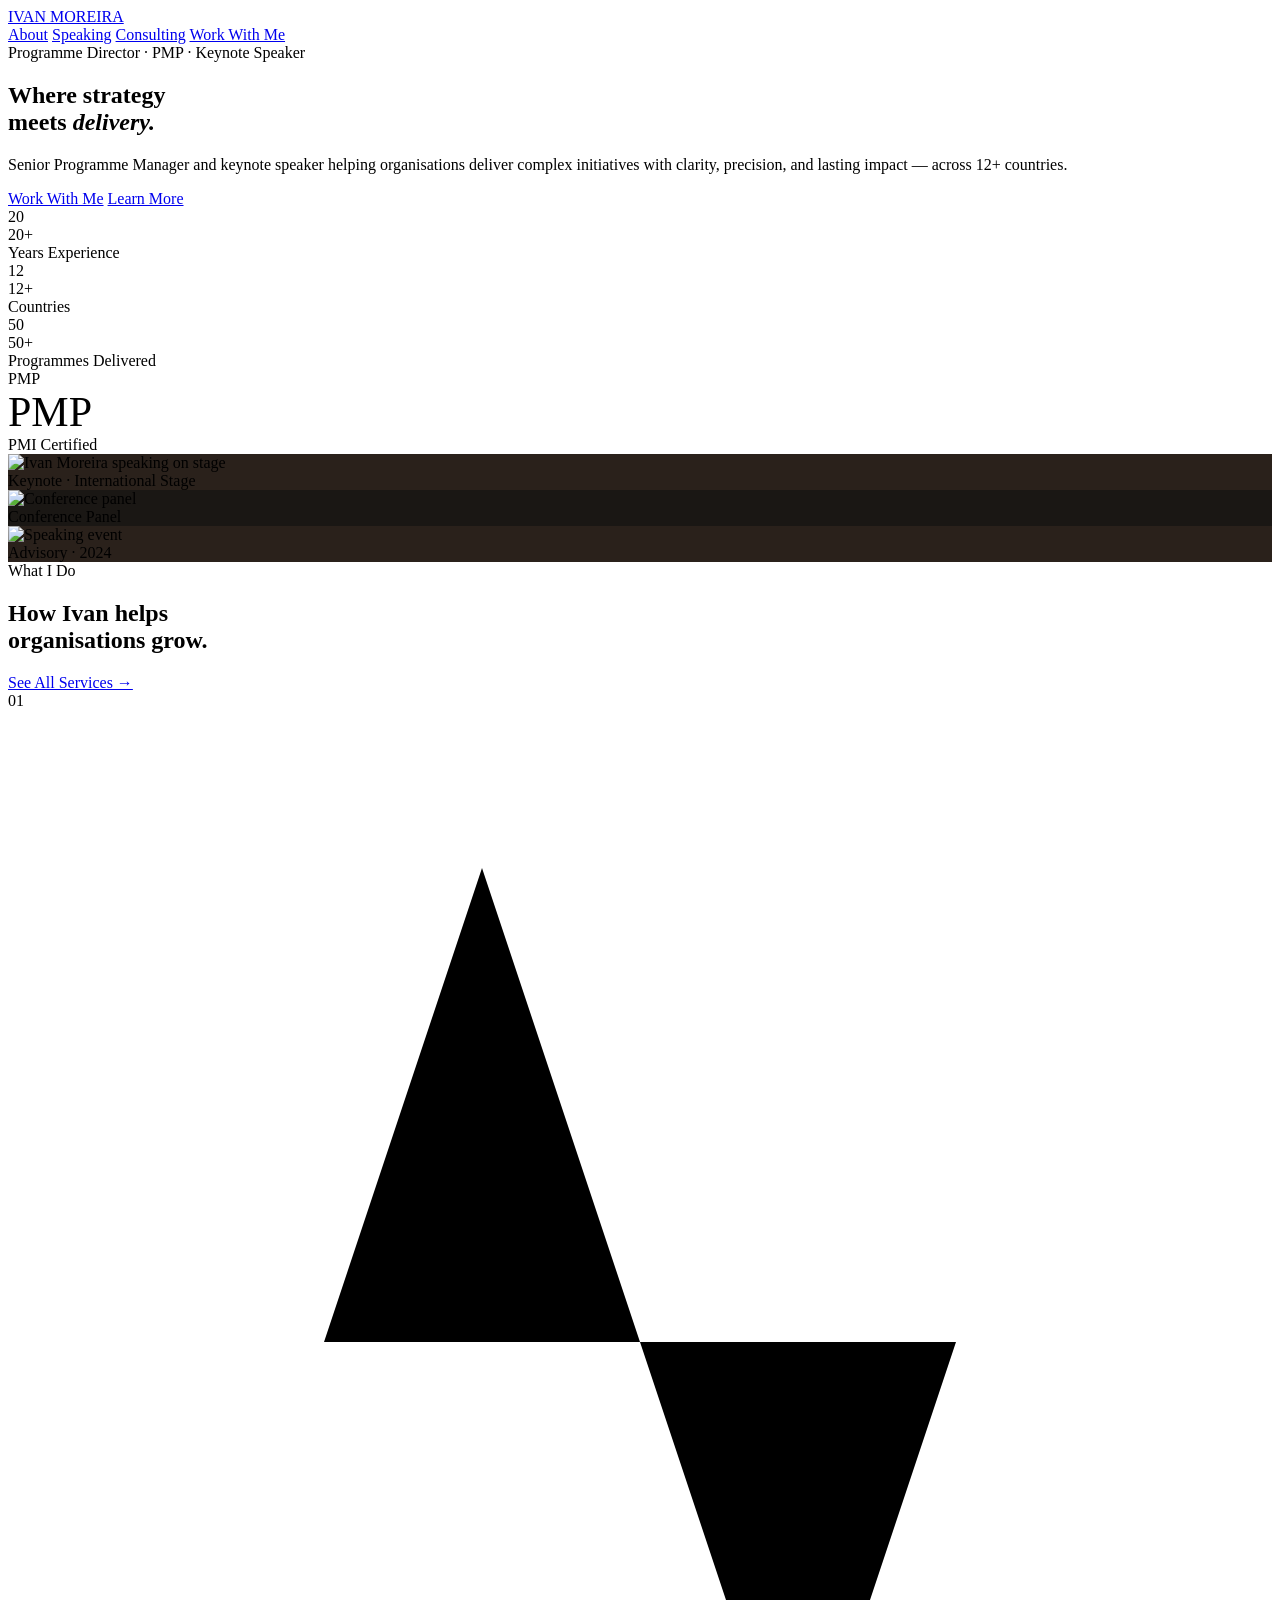
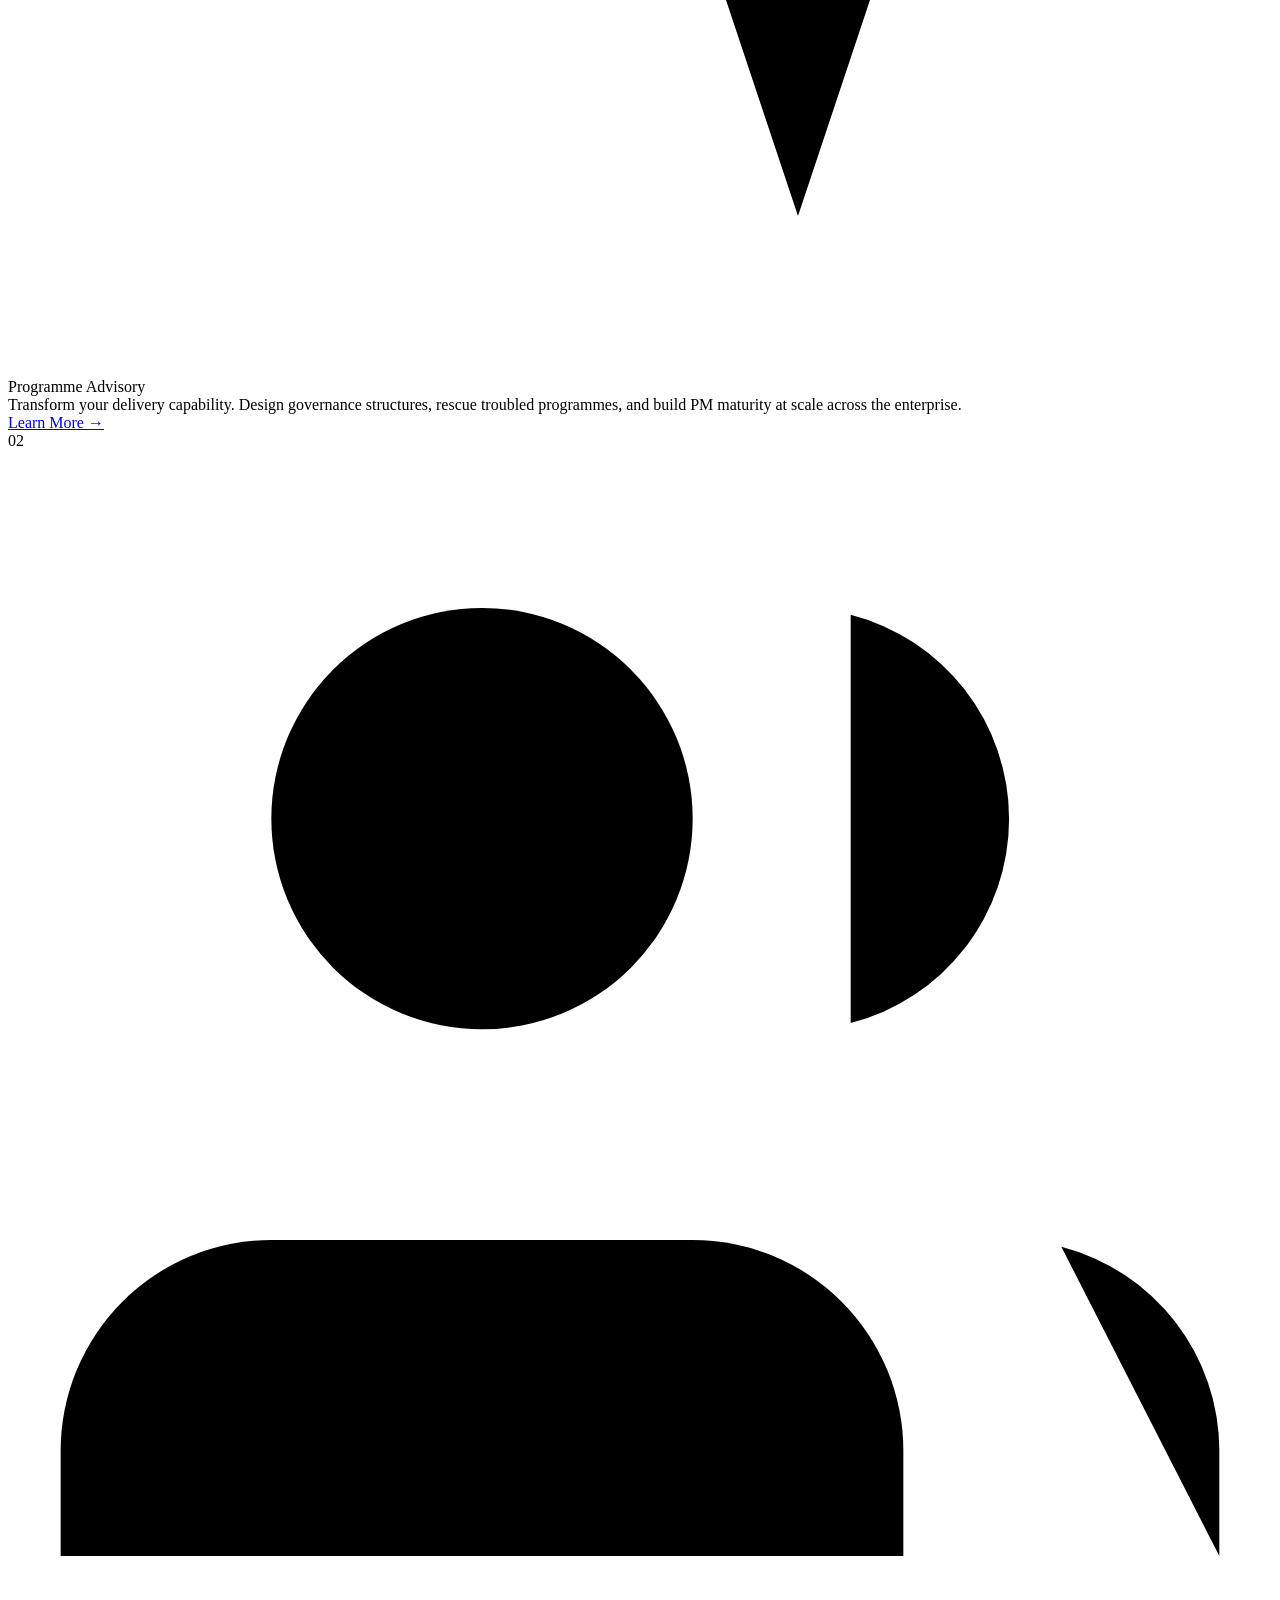
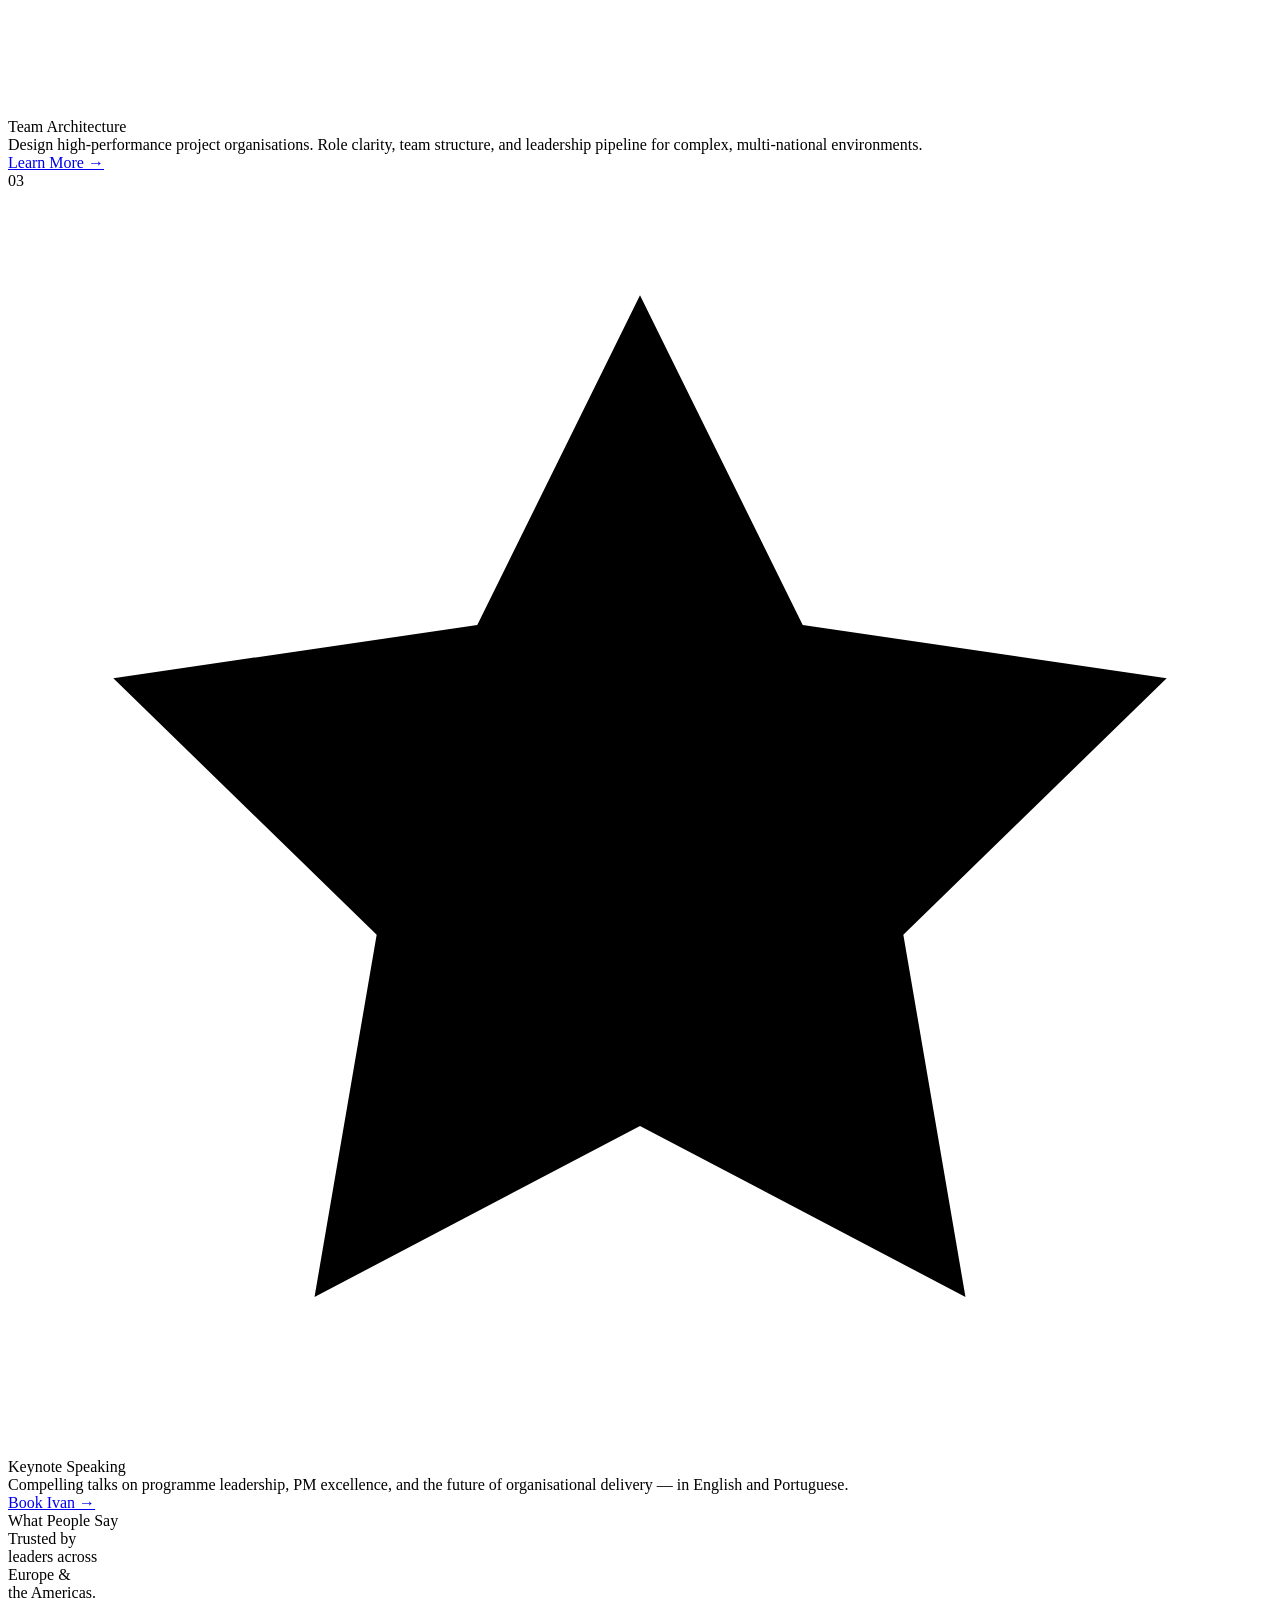
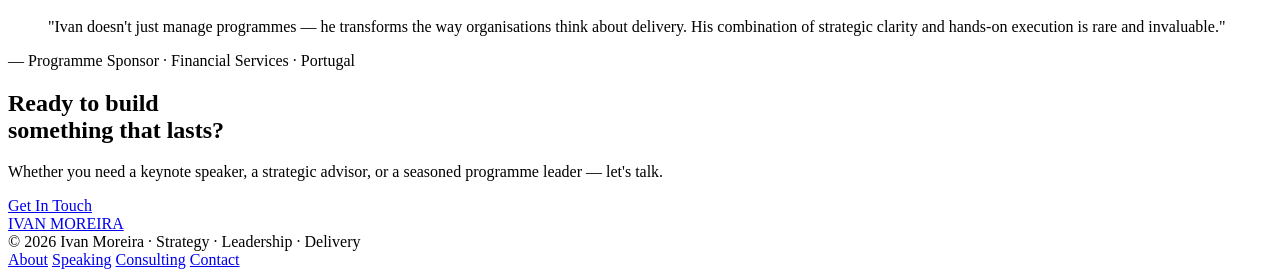
==== index.html @ 44ccbd64 "Create index.html for personal website Add initial HTML structure for personal website." ====
<!DOCTYPE html>
<html lang="en">
<head>
  <meta charset="UTF-8">
  <meta name="viewport" content="width=device-width, initial-scale=1.0">
  <title>Ivan Moreira · Strategy. Leadership. Delivery.</title>
  <meta name="description" content="Senior Programme Director, PMP-certified consultant, and keynote speaker helping organizations deliver complex initiatives with clarity and lasting impact.">
  <link rel="stylesheet" href="assets/css/style.css">
  <link rel="preconnect" href="https://fonts.googleapis.com">
</head>
<body>

<!-- NAV -->
<nav>
  <a href="index.html" class="nav-logo">IVAN MOREIRA</a>
  <div class="nav-hamburger" aria-label="Menu">
    <span></span><span></span><span></span>
  </div>
  <div class="nav-links">
    <a href="about.html">About</a>
    <a href="speaking.html">Speaking</a>
    <a href="consulting.html">Consulting</a>
    <a href="contact.html" class="nav-cta">Work With Me</a>
  </div>
</nav>

<!-- HERO -->
<section class="hero">
  <div class="hero-left">
    <div class="eyebrow">Programme Director · PMP · Keynote Speaker</div>
    <h1>Where strategy<br>meets <em>delivery.</em></h1>
    <p class="hero-body">
      Senior Programme Manager and keynote speaker helping organisations deliver complex
      initiatives with clarity, precision, and lasting impact — across 12+ countries.
    </p>
    <div class="hero-actions">
      <a href="contact.html" class="btn-primary">Work With Me</a>
      <a href="about.html" class="btn-secondary">Learn More</a>
    </div>
  </div>

  <div class="hero-right">
    <div class="stat-cell">
      <div class="stat-bg-text">20</div>
      <div class="stat-number">20<span class="stat-unit">+</span></div>
      <div class="stat-label">Years Experience</div>
    </div>
    <div class="stat-cell accent">
      <div class="stat-bg-text">12</div>
      <div class="stat-number">12<span class="stat-unit">+</span></div>
      <div class="stat-label">Countries</div>
    </div>
    <div class="stat-cell accent-terra">
      <div class="stat-bg-text">50</div>
      <div class="stat-number">50<span class="stat-unit">+</span></div>
      <div class="stat-label">Programmes Delivered</div>
    </div>
    <div class="stat-cell">
      <div class="stat-bg-text">PMP</div>
      <div class="stat-number" style="font-size:42px;color:var(--terra)">PMP</div>
      <div class="stat-label">PMI Certified</div>
    </div>
  </div>
</section>

<!-- PHOTO STRIP -->
<div class="photo-strip">
  <div class="photo-main">
    <img src="assets/images/speaking-stage.jpg" alt="Ivan Moreira speaking on stage" onerror="this.parentElement.style.background='#2a211b'">
    <div class="photo-caption">Keynote · International Stage</div>
  </div>
  <div class="photo-side">
    <img src="assets/images/conference.jpg" alt="Conference panel" onerror="this.parentElement.style.background='#1A1714'">
    <div class="photo-caption">Conference Panel</div>
  </div>
  <div class="photo-side">
    <img src="assets/images/event.jpg" alt="Speaking event" onerror="this.parentElement.style.background='#2a211b'">
    <div class="photo-caption">Advisory · 2024</div>
  </div>
</div>

<!-- SERVICES -->
<section class="services">
  <div class="services-header">
    <div>
      <div class="section-label">What I Do</div>
      <h2 class="section-title">How Ivan helps<br>organisations grow.</h2>
    </div>
    <a href="consulting.html">See All Services →</a>
  </div>
  <div class="services-grid">
    <div class="service-card fade-in">
      <div class="service-number">01</div>
      <div class="service-icon">
        <svg viewBox="0 0 24 24"><polyline points="22 12 18 12 15 21 9 3 6 12 2 12"/></svg>
      </div>
      <div class="service-title">Programme Advisory</div>
      <div class="service-body">Transform your delivery capability. Design governance structures, rescue troubled programmes, and build PM maturity at scale across the enterprise.</div>
      <a href="consulting.html" class="service-link">Learn More →</a>
    </div>
    <div class="service-card fade-in">
      <div class="service-number">02</div>
      <div class="service-icon">
        <svg viewBox="0 0 24 24"><path d="M17 21v-2a4 4 0 0 0-4-4H5a4 4 0 0 0-4 4v2"/><circle cx="9" cy="7" r="4"/><path d="M23 21v-2a4 4 0 0 0-3-3.87"/><path d="M16 3.13a4 4 0 0 1 0 7.75"/></svg>
      </div>
      <div class="service-title">Team Architecture</div>
      <div class="service-body">Design high-performance project organisations. Role clarity, team structure, and leadership pipeline for complex, multi-national environments.</div>
      <a href="consulting.html" class="service-link">Learn More →</a>
    </div>
    <div class="service-card fade-in">
      <div class="service-number">03</div>
      <div class="service-icon">
        <svg viewBox="0 0 24 24"><polygon points="12 2 15.09 8.26 22 9.27 17 14.14 18.18 21.02 12 17.77 5.82 21.02 7 14.14 2 9.27 8.91 8.26 12 2"/></svg>
      </div>
      <div class="service-title">Keynote Speaking</div>
      <div class="service-body">Compelling talks on programme leadership, PM excellence, and the future of organisational delivery — in English and Portuguese.</div>
      <a href="speaking.html" class="service-link">Book Ivan →</a>
    </div>
  </div>
</section>

<!-- TESTIMONIAL -->
<section class="testimonial-section">
  <div class="fade-in">
    <div class="testimonial-label">What People Say</div>
    <div class="testimonial-meta">Trusted by<br>leaders across<br>Europe &<br>the Americas.</div>
  </div>
  <div class="fade-in">
    <blockquote class="testimonial-quote">
      "Ivan doesn't just manage programmes — he transforms the way organisations think about
      delivery. His combination of strategic clarity and hands-on execution is rare and invaluable."
    </blockquote>
    <div class="testimonial-attr">— Programme Sponsor · Financial Services · Portugal</div>
  </div>
</section>

<!-- CTA -->
<section class="cta-section">
  <h2 class="cta-title fade-in">Ready to build<br>something that lasts?</h2>
  <p class="cta-body fade-in">Whether you need a keynote speaker, a strategic advisor, or a seasoned programme leader — let's talk.</p>
  <a href="contact.html" class="btn-white fade-in">Get In Touch</a>
</section>

<!-- FOOTER -->
<footer>
  <a href="index.html" class="logo">IVAN MOREIRA</a>
  <div class="copy">© 2026 Ivan Moreira · Strategy · Leadership · Delivery</div>
  <div class="footer-links">
    <a href="about.html">About</a>
    <a href="speaking.html">Speaking</a>
    <a href="consulting.html">Consulting</a>
    <a href="contact.html">Contact</a>
  </div>
</footer>

<script src="assets/js/main.js"></script>
</body>
</html>
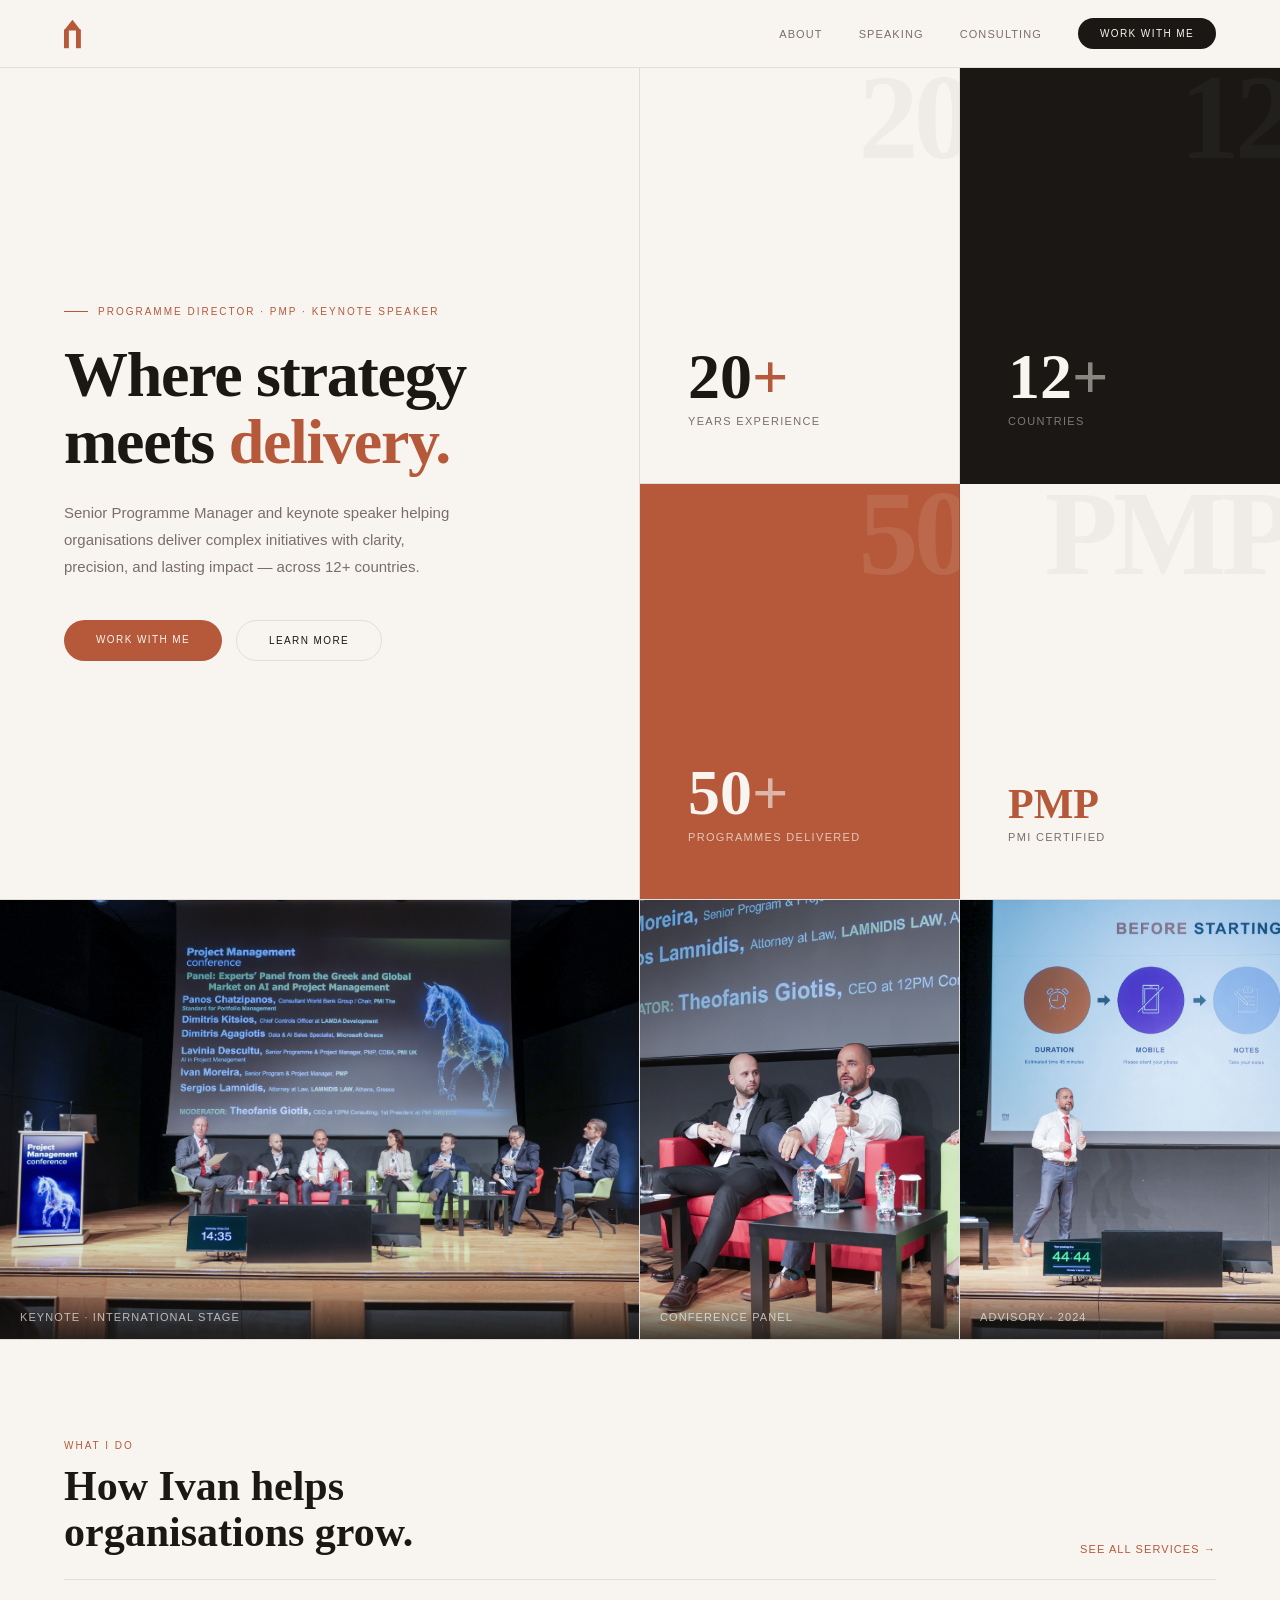
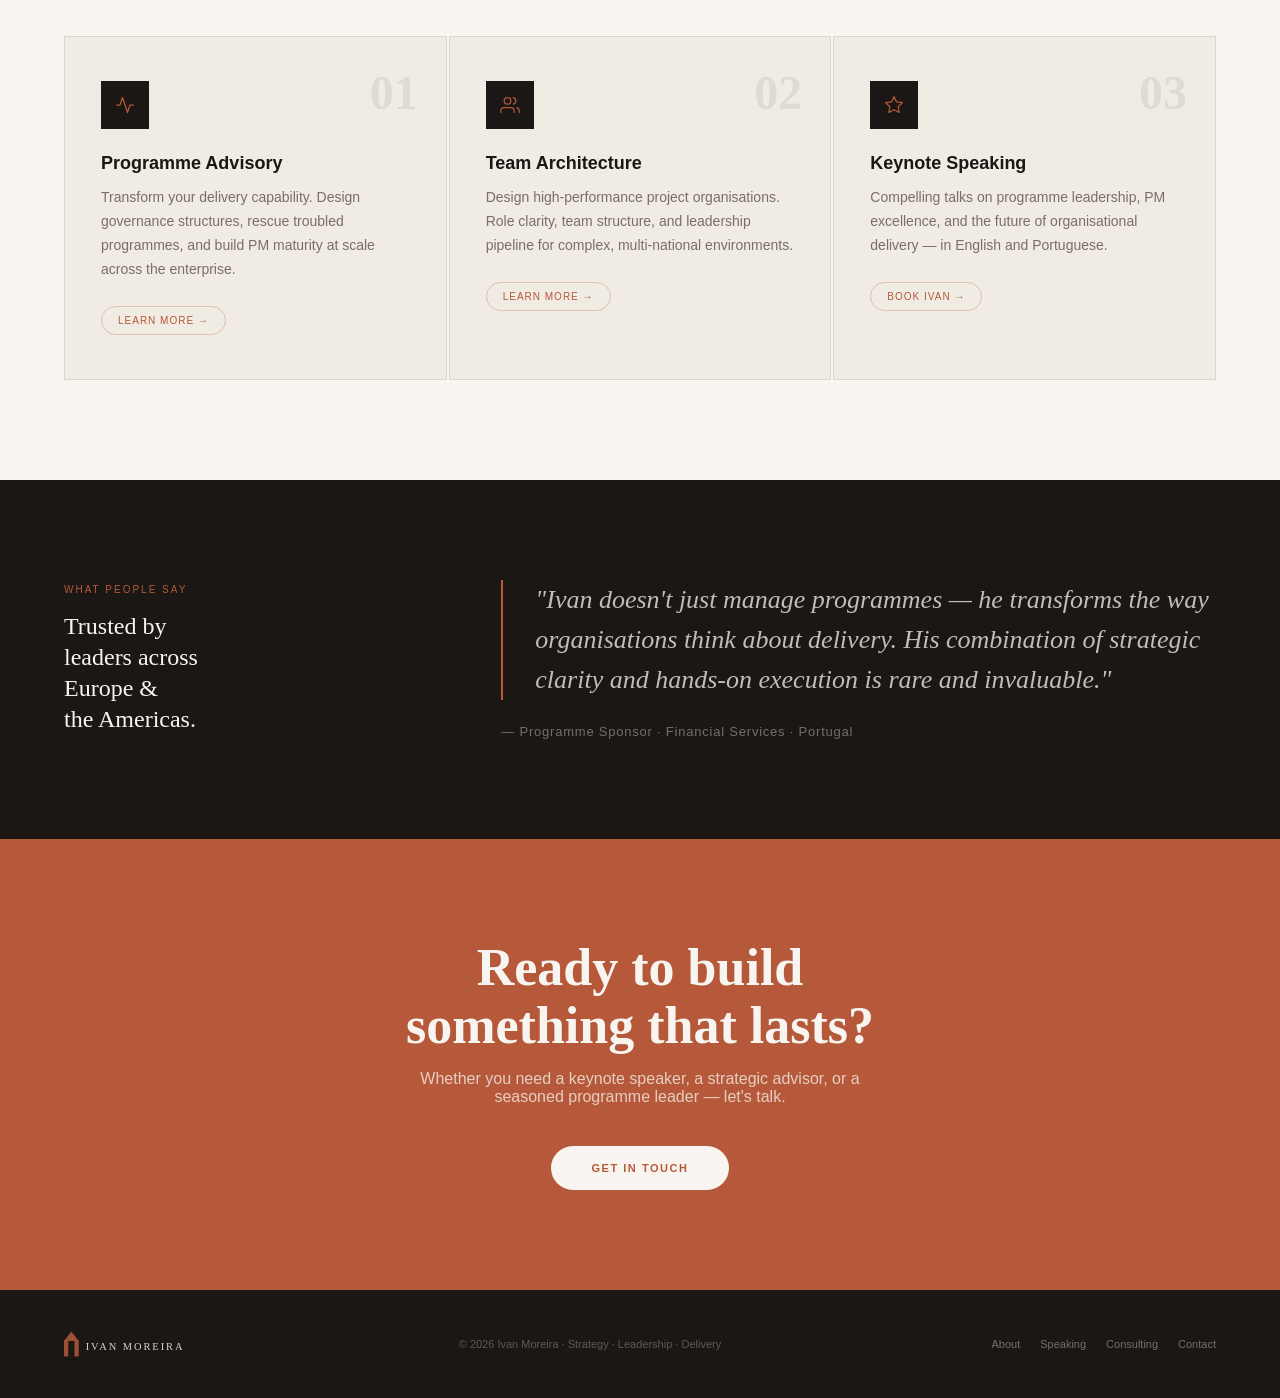
==== commit c4d51d1c: "Add IM pillar-peak logo to nav and footer on all pages" ====
--- a/index.html
+++ b/index.html
@@ -12,7 +12,7 @@
 
 <!-- NAV -->
 <nav>
-  <a href="index.html" class="nav-logo">IVAN MOREIRA</a>
+  <a href="index.html" class="nav-logo"><img src="assets/images/logo.svg" alt="Ivan Moreira" height="32" style="display:block;"></a>
   <div class="nav-hamburger" aria-label="Menu">
     <span></span><span></span><span></span>
   </div>
@@ -143,7 +143,7 @@
 
 <!-- FOOTER -->
 <footer>
-  <a href="index.html" class="logo">IVAN MOREIRA</a>
+  <a href="index.html" class="logo"><img src="assets/images/logo.svg" alt="Ivan Moreira" height="28" style="display:block;opacity:.85;"></a>
   <div class="copy">© 2026 Ivan Moreira · Strategy · Leadership · Delivery</div>
   <div class="footer-links">
     <a href="about.html">About</a>
--- a/assets/css/style.css
+++ b/assets/css/style.css
@@ -0,0 +1,424 @@
+/* ââ IVAN MOREIRA Â· M3 TERRACOTTA AUTHORITY ââ */
+*, *::before, *::after { box-sizing: border-box; margin: 0; padding: 0; }
+
+:root {
+  --black:  #1A1714;
+  --terra:  #B5593A;
+  --cream:  #F8F5F0;
+  --cream2: #F0EBE3;
+  --muted:  #7A6E68;
+  --border: rgba(26,23,20,.1);
+}
+
+html { font-size: 16px; scroll-behavior: smooth; }
+body { background: var(--cream); font-family: 'Helvetica Neue', Arial, sans-serif; color: var(--black); overflow-x: hidden; }
+
+/* ââ NAV ââ */
+nav {
+  position: fixed; top: 0; left: 0; right: 0; z-index: 100;
+  background: var(--cream); border-bottom: 1px solid var(--border);
+  display: flex; align-items: center; justify-content: space-between;
+  padding: 0 64px; height: 68px;
+  transition: box-shadow .2s;
+}
+nav.scrolled { box-shadow: 0 2px 20px rgba(26,23,20,.08); }
+.nav-logo { font-size: 12px; font-weight: 700; letter-spacing: .24em; color: var(--black); text-decoration: none; }
+.nav-links { display: flex; gap: 36px; align-items: center; }
+.nav-links a { font-size: 11px; letter-spacing: .1em; color: var(--muted); text-decoration: none; text-transform: uppercase; transition: color .2s; }
+.nav-links a:hover, .nav-links a.active { color: var(--terra); }
+.nav-cta {
+  background: var(--black) !important; color: var(--cream) !important;
+  font-size: 10px !important; letter-spacing: .14em !important;
+  padding: 10px 22px !important; text-transform: uppercase !important;
+  border-radius: 100px; transition: background .2s !important;
+}
+.nav-cta:hover { background: var(--terra) !important; color: var(--cream) !important; }
+.nav-hamburger { display: none; flex-direction: column; gap: 5px; cursor: pointer; padding: 8px; }
+.nav-hamburger span { width: 22px; height: 1.5px; background: var(--black); transition: .3s; }
+
+/* ââ BUTTONS ââ */
+.btn-primary {
+  background: var(--terra); color: var(--cream);
+  font-size: 10px; letter-spacing: .14em; text-transform: uppercase;
+  padding: 14px 32px; text-decoration: none; border-radius: 100px;
+  border: none; cursor: pointer; display: inline-block;
+  transition: background .2s, transform .15s;
+}
+.btn-primary:hover { background: #9a4a2e; transform: translateY(-1px); }
+.btn-secondary {
+  background: transparent; color: var(--black);
+  font-size: 10px; letter-spacing: .14em; text-transform: uppercase;
+  padding: 14px 32px; text-decoration: none;
+  border: 1px solid var(--border); border-radius: 100px;
+  display: inline-block; transition: border-color .2s, transform .15s;
+}
+.btn-secondary:hover { border-color: var(--black); transform: translateY(-1px); }
+.btn-white {
+  background: var(--cream); color: var(--terra);
+  font-size: 11px; letter-spacing: .14em; text-transform: uppercase;
+  padding: 16px 40px; text-decoration: none; font-weight: 600;
+  border-radius: 100px; border: none; cursor: pointer; display: inline-block;
+  transition: background .2s, transform .15s;
+}
+.btn-white:hover { background: #ece6dc; transform: translateY(-1px); }
+
+/* ââ EYEBROW / LABELS ââ */
+.eyebrow {
+  font-size: 10px; letter-spacing: .2em; text-transform: uppercase;
+  color: var(--terra); margin-bottom: 24px;
+  display: flex; align-items: center; gap: 10px;
+}
+.eyebrow::before { content: ''; width: 24px; height: 1px; background: var(--terra); }
+.section-label { font-size: 10px; letter-spacing: .2em; text-transform: uppercase; color: var(--terra); margin-bottom: 12px; }
+
+/* ââ HEADINGS ââ */
+h1 { font-family: Georgia, serif; font-size: 64px; font-weight: 700; line-height: 1.05; letter-spacing: -.02em; color: var(--black); margin-bottom: 24px; }
+h1 em { font-style: normal; color: var(--terra); }
+h2.section-title { font-family: Georgia, serif; font-size: 42px; color: var(--black); line-height: 1.1; }
+h2.page-title { font-family: Georgia, serif; font-size: 56px; font-weight: 700; line-height: 1.05; letter-spacing: -.02em; color: var(--black); margin-bottom: 24px; }
+h2.page-title em { font-style: normal; color: var(--terra); }
+
+/* ââ HERO (HOME) ââ */
+.hero {
+  min-height: 100vh; padding-top: 68px;
+  display: grid; grid-template-columns: 1fr 1fr;
+  border-bottom: 1px solid var(--border);
+}
+.hero-left {
+  padding: 80px 64px; border-right: 1px solid var(--border);
+  display: flex; flex-direction: column; justify-content: center;
+}
+.hero-body { font-size: 15px; line-height: 1.8; color: var(--muted); max-width: 400px; margin-bottom: 40px; }
+.hero-actions { display: flex; gap: 14px; flex-wrap: wrap; }
+
+/* ââ STATS GRID ââ */
+.hero-right { display: grid; grid-template-columns: 1fr 1fr; grid-template-rows: 1fr 1fr; }
+.stat-cell {
+  padding: 56px 48px; border-bottom: 1px solid var(--border); border-right: 1px solid var(--border);
+  display: flex; flex-direction: column; justify-content: flex-end;
+  position: relative; overflow: hidden;
+}
+.stat-cell:nth-child(2n) { border-right: none; }
+.stat-cell:nth-child(3), .stat-cell:nth-child(4) { border-bottom: none; }
+.stat-cell.accent { background: var(--black); }
+.stat-cell.accent-terra { background: var(--terra); }
+.stat-bg-text {
+  position: absolute; top: -10px; right: -10px;
+  font-size: 120px; font-weight: 900; letter-spacing: -.04em;
+  font-family: Georgia, serif; line-height: 1;
+  color: rgba(26,23,20,.04); pointer-events: none; user-select: none;
+}
+.stat-cell.accent .stat-bg-text { color: rgba(248,245,240,.04); }
+.stat-cell.accent-terra .stat-bg-text { color: rgba(248,245,240,.1); }
+.stat-number { font-family: Georgia, serif; font-size: 64px; font-weight: 700; line-height: 1; color: var(--black); margin-bottom: 6px; }
+.stat-cell.accent .stat-number { color: var(--cream); }
+.stat-cell.accent-terra .stat-number { color: var(--cream); }
+.stat-unit { color: var(--terra); }
+.stat-cell.accent .stat-unit { color: rgba(248,245,240,.5); }
+.stat-cell.accent-terra .stat-unit { color: rgba(248,245,240,.6); }
+.stat-label { font-size: 11px; letter-spacing: .12em; text-transform: uppercase; color: var(--muted); }
+.stat-cell.accent .stat-label { color: rgba(248,245,240,.45); }
+.stat-cell.accent-terra .stat-label { color: rgba(248,245,240,.7); }
+
+/* ââ PHOTO STRIP ââ */
+.photo-strip {
+  display: grid; grid-template-columns: 2fr 1fr 1fr;
+  height: 440px; border-bottom: 1px solid var(--border);
+}
+.photo-main, .photo-side {
+  overflow: hidden; position: relative;
+  border-right: 1px solid var(--border);
+}
+.photo-side:last-child { border-right: none; }
+.photo-main img, .photo-side img {
+  width: 100%; height: 100%; object-fit: cover; object-position: top center;
+  filter: grayscale(15%); transition: transform .5s;
+}
+.photo-main:hover img, .photo-side:hover img { transform: scale(1.04); }
+.photo-caption {
+  position: absolute; bottom: 0; left: 0; right: 0;
+  background: linear-gradient(0deg, rgba(26,23,20,.8) 0%, transparent 100%);
+  padding: 20px 20px 16px;
+  font-size: 11px; letter-spacing: .1em; text-transform: uppercase;
+  color: rgba(248,245,240,.7);
+}
+
+/* ââ SERVICES ââ */
+.services { padding: 100px 64px; background: var(--cream); }
+.services-header {
+  display: flex; justify-content: space-between; align-items: flex-end;
+  margin-bottom: 56px; padding-bottom: 24px; border-bottom: 1px solid var(--border);
+}
+.services-header a { font-size: 11px; letter-spacing: .1em; color: var(--terra); text-decoration: none; text-transform: uppercase; }
+.services-grid { display: grid; grid-template-columns: repeat(3, 1fr); gap: 2px; }
+.service-card {
+  background: var(--cream2); padding: 44px 36px;
+  border: .5px solid var(--border); position: relative;
+  transition: background .2s;
+}
+.service-card:hover { background: #ece6dc; }
+.service-number {
+  font-family: Georgia, serif; font-size: 48px; font-weight: 700;
+  color: rgba(26,23,20,.08); position: absolute; top: 28px; right: 28px;
+}
+.service-icon { width: 48px; height: 48px; background: var(--black); display: flex; align-items: center; justify-content: center; margin-bottom: 24px; }
+.service-icon svg { width: 20px; height: 20px; stroke: var(--terra); fill: none; stroke-width: 1.5; stroke-linecap: round; stroke-linejoin: round; }
+.service-title { font-size: 18px; font-weight: 600; color: var(--black); margin-bottom: 12px; }
+.service-body { font-size: 14px; color: var(--muted); line-height: 1.7; }
+.service-link {
+  display: inline-flex; align-items: center; gap: 6px;
+  margin-top: 24px; font-size: 10px; letter-spacing: .1em; text-transform: uppercase;
+  color: var(--terra); text-decoration: none;
+  border: 1px solid rgba(181,89,58,.3); padding: 8px 16px;
+  border-radius: 100px; transition: background .2s, color .2s;
+}
+.service-link:hover { background: var(--terra); color: var(--cream); }
+
+/* ââ TESTIMONIAL ââ */
+.testimonial-section {
+  background: var(--black); padding: 100px 64px;
+  display: grid; grid-template-columns: 1fr 2fr; gap: 80px; align-items: center;
+}
+.testimonial-label { font-size: 10px; letter-spacing: .2em; text-transform: uppercase; color: var(--terra); margin-bottom: 16px; }
+.testimonial-meta { font-size: 24px; font-family: Georgia, serif; color: var(--cream); line-height: 1.3; }
+.testimonial-quote {
+  font-family: Georgia, serif; font-size: 26px; font-style: italic;
+  color: rgba(248,245,240,.75); line-height: 1.55;
+  border-left: 2px solid var(--terra); padding-left: 32px;
+}
+.testimonial-attr { margin-top: 24px; font-size: 13px; color: rgba(248,245,240,.4); letter-spacing: .06em; }
+
+/* ââ CTA SECTION ââ */
+.cta-section {
+  background: var(--terra); padding: 100px 64px;
+  display: flex; flex-direction: column; align-items: center; text-align: center;
+}
+.cta-title { font-family: Georgia, serif; font-size: 52px; color: var(--cream); margin-bottom: 16px; line-height: 1.1; }
+.cta-body { font-size: 16px; color: rgba(248,245,240,.75); margin-bottom: 40px; max-width: 480px; }
+
+/* ââ PAGE HERO (inner pages) ââ */
+.page-hero {
+  padding-top: 68px; min-height: 50vh;
+  background: var(--black);
+  display: grid; grid-template-columns: 1fr 1fr; align-items: center;
+  border-bottom: 1px solid rgba(248,245,240,.08);
+}
+.page-hero-left { padding: 80px 64px; }
+.page-hero-left .eyebrow { color: var(--terra); }
+.page-hero-left .eyebrow::before { background: var(--terra); }
+.page-hero-left h2.page-title { color: var(--cream); }
+.page-hero-left h2.page-title em { color: var(--terra); }
+.page-hero-left p { font-size: 15px; line-height: 1.8; color: rgba(248,245,240,.6); max-width: 400px; }
+.page-hero-right { height: 100%; overflow: hidden; min-height: 400px; }
+.page-hero-right img { width: 100%; height: 100%; object-fit: cover; object-position: top center; filter: grayscale(20%) brightness(.9); }
+.page-hero-right.stats-side {
+  display: grid; grid-template-columns: 1fr 1fr; grid-template-rows: 1fr 1fr;
+  border-left: 1px solid rgba(248,245,240,.08);
+}
+.page-hero-right.stats-side .stat-cell { border-color: rgba(248,245,240,.08); }
+.page-hero-right.stats-side .stat-cell .stat-number { color: var(--cream); }
+.page-hero-right.stats-side .stat-cell .stat-label { color: rgba(248,245,240,.45); }
+.page-hero-right.stats-side .stat-cell.accent { background: var(--terra); }
+.page-hero-right.stats-side .stat-cell.accent .stat-number { color: var(--cream); }
+.page-hero-right.stats-side .stat-cell.accent .stat-unit { color: rgba(248,245,240,.7); }
+.page-hero-right.stats-side .stat-cell.accent .stat-label { color: rgba(248,245,240,.7); }
+.page-hero-right.stats-side .stat-cell.accent .stat-bg-text { color: rgba(248,245,240,.08); }
+
+/* ââ ABOUT PAGE ââ */
+.about-bio {
+  display: grid; grid-template-columns: 1fr 1fr; gap: 0;
+  border-bottom: 1px solid var(--border);
+}
+.about-photo { overflow: hidden; max-height: 600px; }
+.about-photo img { width: 100%; height: 100%; object-fit: cover; object-position: top center; display: block; }
+.about-text { padding: 80px 64px; display: flex; flex-direction: column; justify-content: center; border-left: 1px solid var(--border); }
+.about-text p { font-size: 15px; line-height: 1.9; color: var(--muted); margin-bottom: 24px; }
+.about-text p:last-of-type { margin-bottom: 0; }
+
+.credentials { padding: 80px 64px; background: var(--cream2); border-bottom: 1px solid var(--border); }
+.credentials-grid { display: grid; grid-template-columns: repeat(4, 1fr); gap: 2px; margin-top: 48px; }
+.cred-card { background: var(--cream); padding: 36px 28px; border: .5px solid var(--border); }
+.cred-icon { font-size: 28px; margin-bottom: 16px; }
+.cred-title { font-size: 14px; font-weight: 600; color: var(--black); margin-bottom: 6px; }
+.cred-body { font-size: 13px; color: var(--muted); line-height: 1.6; }
+
+.timeline { padding: 80px 64px; background: var(--cream); border-bottom: 1px solid var(--border); }
+.timeline-grid { display: grid; grid-template-columns: 1fr 1fr; gap: 2px; margin-top: 48px; }
+.timeline-item {
+  padding: 36px; background: var(--cream2);
+  border: .5px solid var(--border); border-left: 3px solid var(--terra);
+  position: relative;
+}
+.timeline-year { font-family: Georgia, serif; font-size: 32px; color: var(--terra); font-weight: 700; margin-bottom: 8px; }
+.timeline-role { font-size: 16px; font-weight: 600; color: var(--black); margin-bottom: 4px; }
+.timeline-org { font-size: 12px; letter-spacing: .08em; color: var(--muted); text-transform: uppercase; margin-bottom: 12px; }
+.timeline-desc { font-size: 14px; color: var(--muted); line-height: 1.7; }
+
+/* ââ SPEAKING PAGE ââ */
+.speaking-topics { padding: 80px 64px; background: var(--cream); border-bottom: 1px solid var(--border); }
+.topics-grid { display: grid; grid-template-columns: repeat(2, 1fr); gap: 2px; margin-top: 48px; }
+.topic-card {
+  background: var(--cream2); padding: 44px 36px;
+  border: .5px solid var(--border); position: relative;
+  transition: background .2s;
+}
+.topic-card:hover { background: #ece6dc; }
+.topic-number { font-family: Georgia, serif; font-size: 48px; font-weight: 700; color: rgba(26,23,20,.07); position: absolute; top: 24px; right: 24px; }
+.topic-tag { display: inline-block; font-size: 9px; letter-spacing: .16em; text-transform: uppercase; background: var(--terra); color: var(--cream); padding: 4px 10px; border-radius: 100px; margin-bottom: 16px; }
+.topic-title { font-family: Georgia, serif; font-size: 22px; color: var(--black); margin-bottom: 12px; }
+.topic-body { font-size: 14px; color: var(--muted); line-height: 1.7; }
+
+.speaking-gallery { display: grid; grid-template-columns: 2fr 1fr 1fr 1fr; height: 380px; border-bottom: 1px solid var(--border); }
+.gal-item { overflow: hidden; position: relative; border-right: 1px solid var(--border); }
+.gal-item:last-child { border-right: none; }
+.gal-item img { width: 100%; height: 100%; object-fit: cover; object-position: center; filter: grayscale(15%); transition: transform .5s; }
+.gal-item:hover img { transform: scale(1.05); }
+.gal-overlay { position: absolute; inset: 0; background: linear-gradient(0deg, rgba(26,23,20,.6) 0%, transparent 60%); }
+.gal-caption { position: absolute; bottom: 16px; left: 16px; font-size: 11px; letter-spacing: .08em; text-transform: uppercase; color: rgba(248,245,240,.7); }
+
+.booking-section {
+  background: var(--black); padding: 100px 64px;
+  display: grid; grid-template-columns: 1fr 1fr; gap: 80px; align-items: center;
+}
+.booking-left .section-label { color: var(--terra); }
+.booking-title { font-family: Georgia, serif; font-size: 42px; color: var(--cream); line-height: 1.15; margin-bottom: 20px; }
+.booking-body { font-size: 15px; color: rgba(248,245,240,.6); line-height: 1.8; }
+.booking-right { display: flex; flex-direction: column; gap: 20px; }
+.booking-item { display: flex; gap: 20px; align-items: flex-start; padding: 24px; background: rgba(248,245,240,.04); border: 1px solid rgba(248,245,240,.08); }
+.booking-item-icon { font-size: 24px; flex-shrink: 0; }
+.booking-item-title { font-size: 14px; font-weight: 600; color: var(--cream); margin-bottom: 4px; }
+.booking-item-text { font-size: 13px; color: rgba(248,245,240,.5); }
+
+/* ââ CONSULTING PAGE ââ */
+.consulting-services { padding: 80px 64px; background: var(--cream); border-bottom: 1px solid var(--border); }
+.consulting-grid { display: grid; grid-template-columns: repeat(2, 1fr); gap: 2px; margin-top: 48px; }
+.consulting-card {
+  background: var(--cream2); padding: 52px 44px;
+  border: .5px solid var(--border); position: relative; transition: background .2s;
+}
+.consulting-card:hover { background: #ece6dc; }
+.consulting-number { font-family: Georgia, serif; font-size: 56px; font-weight: 700; color: rgba(26,23,20,.07); position: absolute; top: 28px; right: 28px; }
+.consulting-title { font-family: Georgia, serif; font-size: 24px; color: var(--black); margin-bottom: 16px; margin-top: 8px; }
+.consulting-body { font-size: 14px; color: var(--muted); line-height: 1.75; }
+.consulting-bullets { list-style: none; margin-top: 20px; display: flex; flex-direction: column; gap: 8px; }
+.consulting-bullets li { font-size: 13px; color: var(--muted); padding-left: 16px; position: relative; }
+.consulting-bullets li::before { content: 'â'; position: absolute; left: 0; color: var(--terra); font-size: 11px; top: 1px; }
+
+.process-section { padding: 80px 64px; background: var(--cream2); border-bottom: 1px solid var(--border); }
+.process-steps { display: grid; grid-template-columns: repeat(4, 1fr); gap: 2px; margin-top: 48px; }
+.process-step {
+  background: var(--cream); padding: 36px 28px;
+  border: .5px solid var(--border); position: relative;
+}
+.step-num { font-family: Georgia, serif; font-size: 48px; font-weight: 700; color: var(--terra); opacity: .2; position: absolute; top: 20px; right: 20px; }
+.step-title { font-size: 16px; font-weight: 600; color: var(--black); margin-bottom: 10px; }
+.step-body { font-size: 13px; color: var(--muted); line-height: 1.7; }
+
+/* ââ CONTACT PAGE ââ */
+.contact-layout {
+  display: grid; grid-template-columns: 1fr 1fr;
+  border-bottom: 1px solid var(--border); min-height: 70vh;
+}
+.contact-info { padding: 80px 64px; border-right: 1px solid var(--border); }
+.contact-info h3 { font-family: Georgia, serif; font-size: 32px; color: var(--black); margin-bottom: 24px; }
+.contact-info p { font-size: 15px; color: var(--muted); line-height: 1.8; margin-bottom: 48px; }
+.contact-items { display: flex; flex-direction: column; gap: 24px; }
+.contact-item { display: flex; gap: 16px; align-items: flex-start; }
+.contact-item-icon { width: 40px; height: 40px; background: var(--black); display: flex; align-items: center; justify-content: center; flex-shrink: 0; }
+.contact-item-icon svg { width: 16px; height: 16px; stroke: var(--terra); fill: none; stroke-width: 1.5; stroke-linecap: round; stroke-linejoin: round; }
+.contact-item-label { font-size: 10px; letter-spacing: .12em; text-transform: uppercase; color: var(--terra); margin-bottom: 4px; }
+.contact-item-value { font-size: 14px; color: var(--black); }
+.contact-item-value a { color: var(--black); text-decoration: none; }
+.contact-item-value a:hover { color: var(--terra); }
+
+.contact-form-wrap { padding: 80px 64px; background: var(--cream2); }
+.contact-form-wrap h3 { font-family: Georgia, serif; font-size: 32px; color: var(--black); margin-bottom: 8px; }
+.contact-form-wrap p { font-size: 14px; color: var(--muted); margin-bottom: 40px; }
+.form-group { margin-bottom: 24px; }
+.form-group label { display: block; font-size: 10px; letter-spacing: .14em; text-transform: uppercase; color: var(--muted); margin-bottom: 8px; }
+.form-group input, .form-group select, .form-group textarea {
+  width: 100%; background: var(--cream); border: 1px solid var(--border);
+  padding: 14px 16px; font-size: 14px; color: var(--black);
+  font-family: inherit; outline: none;
+  transition: border-color .2s;
+}
+.form-group input:focus, .form-group select:focus, .form-group textarea:focus { border-color: var(--terra); }
+.form-group textarea { resize: vertical; min-height: 120px; }
+.form-row { display: grid; grid-template-columns: 1fr 1fr; gap: 16px; }
+
+/* ââ FOOTER ââ */
+footer {
+  background: var(--black); padding: 40px 64px;
+  display: flex; justify-content: space-between; align-items: center;
+  flex-wrap: wrap; gap: 16px;
+}
+footer .logo { font-size: 11px; letter-spacing: .22em; color: var(--cream); font-weight: 700; text-decoration: none; }
+footer .copy { font-size: 11px; color: rgba(248,245,240,.3); }
+footer .footer-links { display: flex; gap: 20px; }
+footer .footer-links a { font-size: 11px; color: rgba(248,245,240,.4); text-decoration: none; transition: color .2s; }
+footer .footer-links a:hover { color: var(--terra); }
+
+/* ââ FADE-IN ANIMATION ââ */
+.fade-in { opacity: 0; transform: translateY(16px); transition: opacity .6s ease, transform .6s ease; }
+.fade-in.visible { opacity: 1; transform: translateY(0); }
+
+/* ââ RESPONSIVE ââ */
+@media (max-width: 1024px) {
+  nav { padding: 0 32px; }
+  .hero { grid-template-columns: 1fr; min-height: auto; }
+  .hero-left { padding: 80px 32px 60px; border-right: none; border-bottom: 1px solid var(--border); }
+  .hero-right { grid-template-columns: 1fr 1fr; grid-template-rows: auto auto; }
+  .stat-cell { padding: 36px 28px; }
+  .stat-number { font-size: 48px; }
+  .photo-strip { grid-template-columns: 1fr 1fr; height: auto; }
+  .photo-main { grid-column: 1 / -1; height: 300px; border-right: none; border-bottom: 1px solid var(--border); }
+  .photo-side { height: 200px; }
+  .services { padding: 64px 32px; }
+  .services-grid { grid-template-columns: 1fr; }
+  .testimonial-section { grid-template-columns: 1fr; padding: 64px 32px; gap: 40px; }
+  .cta-section { padding: 64px 32px; }
+  .cta-title { font-size: 36px; }
+  .page-hero { grid-template-columns: 1fr; }
+  .page-hero-right { min-height: 300px; }
+  .about-bio { grid-template-columns: 1fr; }
+  .about-photo { max-height: 400px; }
+  .about-text { padding: 48px 32px; border-left: none; border-top: 1px solid var(--border); }
+  .credentials { padding: 64px 32px; }
+  .credentials-grid { grid-template-columns: 1fr 1fr; }
+  .timeline { padding: 64px 32px; }
+  .timeline-grid { grid-template-columns: 1fr; }
+  .speaking-topics { padding: 64px 32px; }
+  .topics-grid { grid-template-columns: 1fr; }
+  .speaking-gallery { grid-template-columns: 1fr 1fr; height: auto; }
+  .gal-item { height: 220px; }
+  .booking-section { grid-template-columns: 1fr; padding: 64px 32px; gap: 48px; }
+  .consulting-services { padding: 64px 32px; }
+  .consulting-grid { grid-template-columns: 1fr; }
+  .process-section { padding: 64px 32px; }
+  .process-steps { grid-template-columns: 1fr 1fr; }
+  .contact-layout { grid-template-columns: 1fr; }
+  .contact-info { padding: 64px 32px; border-right: none; border-bottom: 1px solid var(--border); }
+  .contact-form-wrap { padding: 64px 32px; }
+  footer { padding: 32px; }
+}
+@media (max-width: 640px) {
+  h1, h2.page-title { font-size: 40px; }
+  h2.section-title { font-size: 30px; }
+  nav { padding: 0 20px; }
+  .nav-links { display: none; }
+  .nav-links.open { display: flex; flex-direction: column; position: fixed; top: 68px; left: 0; right: 0; background: var(--cream); padding: 24px 20px; border-bottom: 1px solid var(--border); gap: 20px; }
+  .nav-hamburger { display: flex; }
+  .hero-left { padding: 48px 20px; }
+  .stat-cell { padding: 24px 20px; }
+  .stat-number { font-size: 36px; }
+  .stat-bg-text { font-size: 80px; }
+  .services, .testimonial-section, .cta-section { padding: 48px 20px; }
+  .services-header { flex-direction: column; gap: 16px; align-items: flex-start; }
+  .about-text, .credentials, .timeline, .speaking-topics, .consulting-services, .process-section { padding: 48px 20px; }
+  .contact-info, .contact-form-wrap { padding: 48px 20px; }
+  .credentials-grid { grid-template-columns: 1fr; }
+  .process-steps { grid-template-columns: 1fr; }
+  .form-row { grid-template-columns: 1fr; }
+  .booking-section { padding: 48px 20px; }
+  footer { flex-direction: column; align-items: flex-start; padding: 32px 20px; }
+}
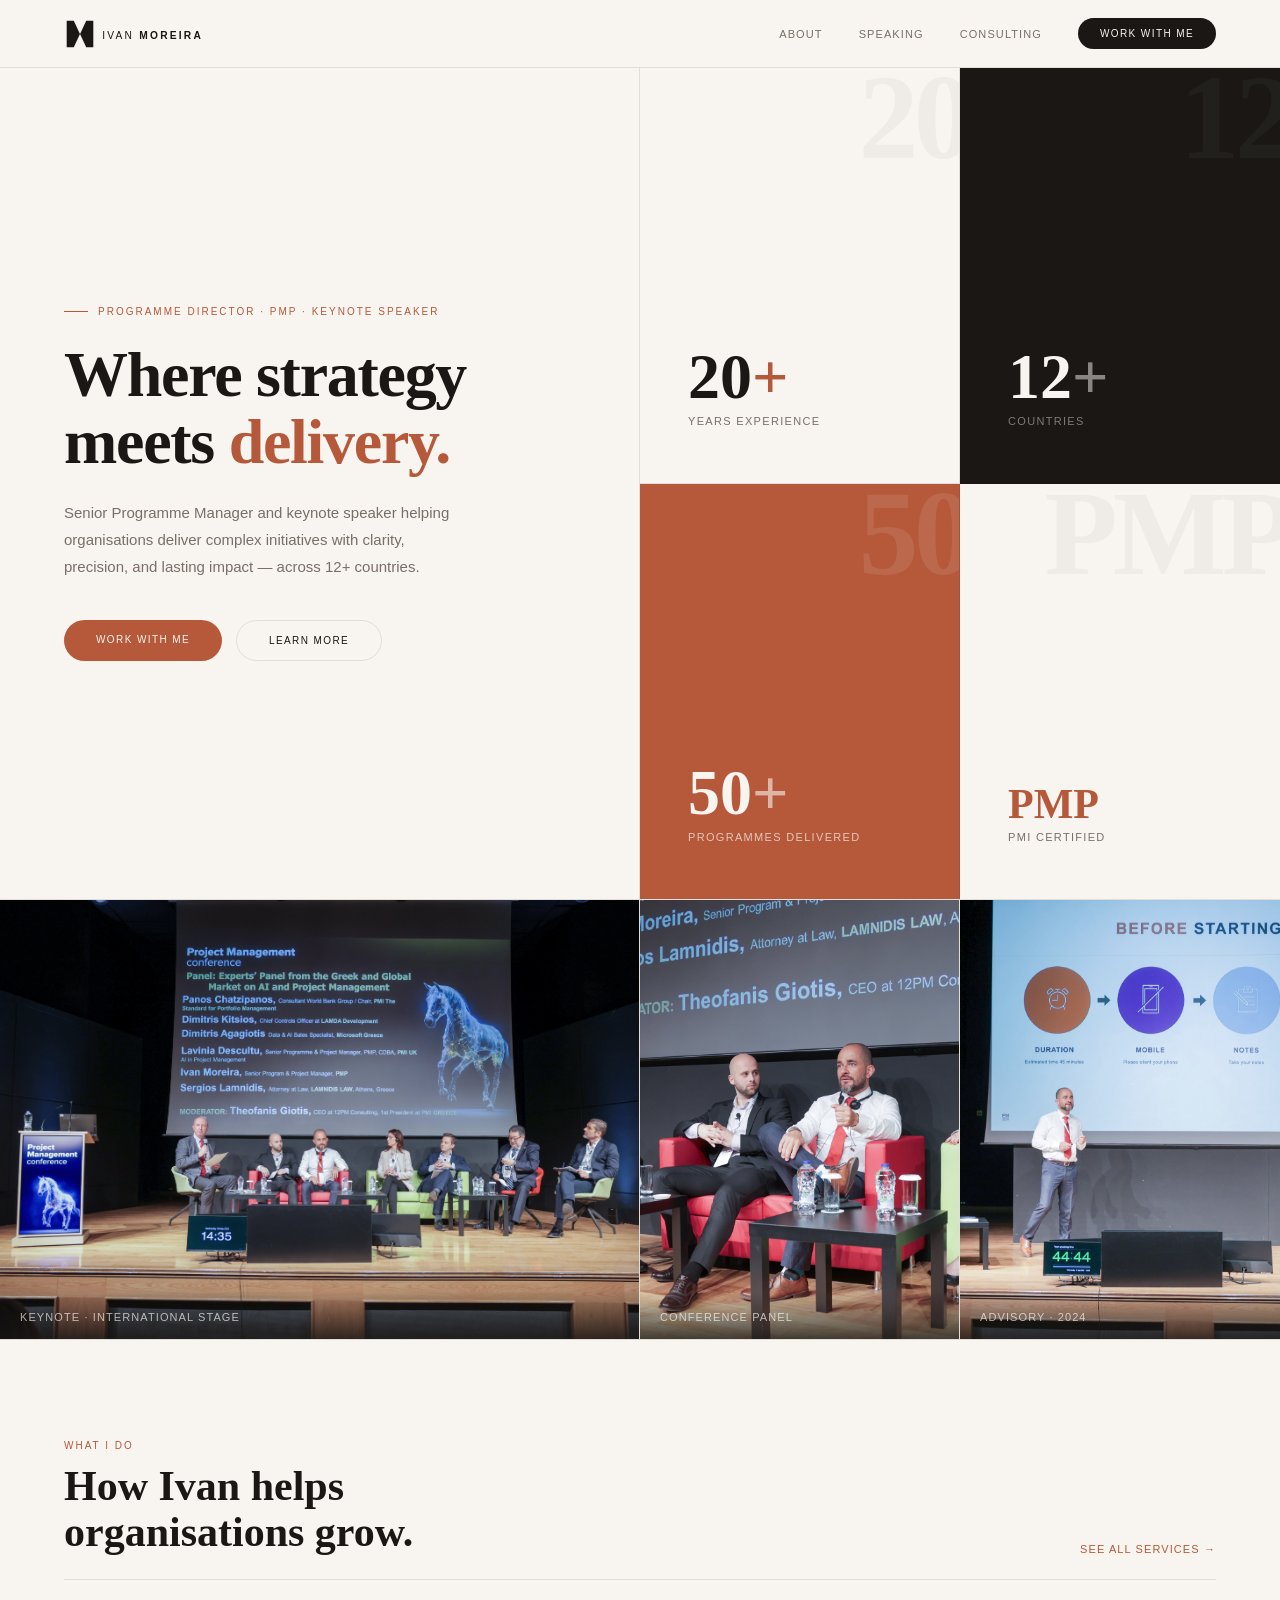
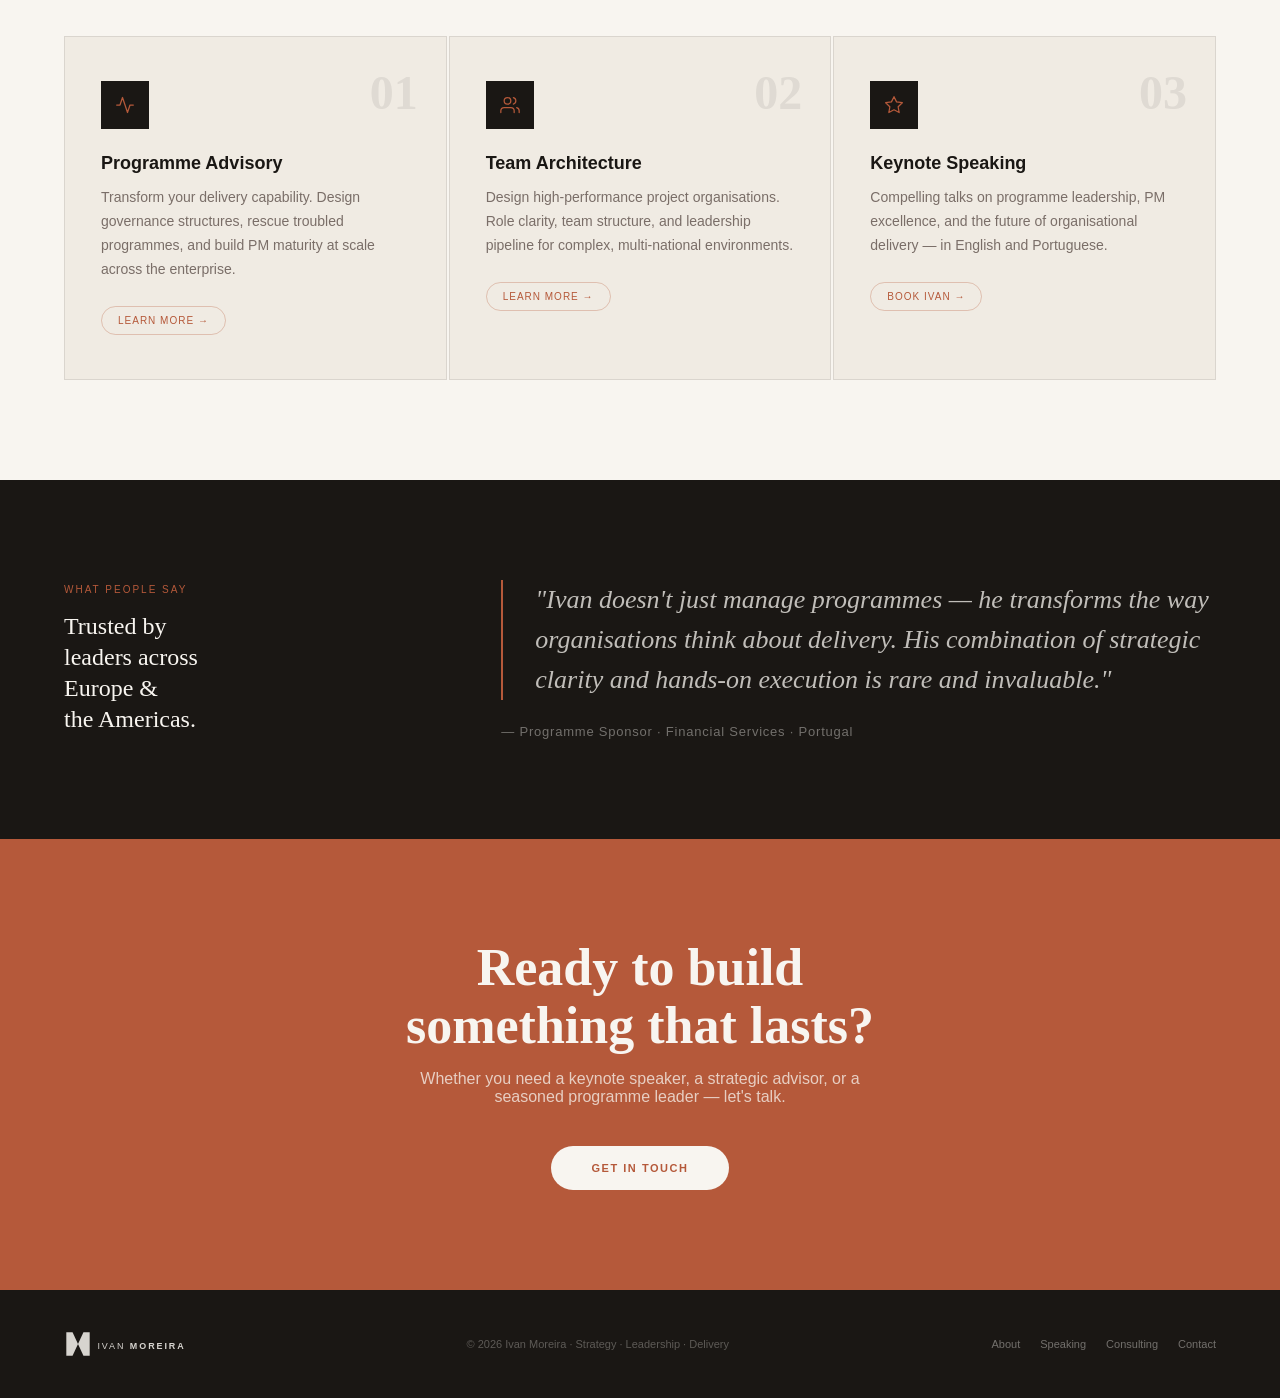
==== commit e6220d64: "Fix logo colors: dark M on cream nav, light M on dark footer" ====
--- a/index.html
+++ b/index.html
@@ -143,7 +143,7 @@
 
 <!-- FOOTER -->
 <footer>
-  <a href="index.html" class="logo"><img src="assets/images/logo.svg" alt="Ivan Moreira" height="28" style="display:block;opacity:.85;"></a>
+  <a href="index.html" class="logo"><img src="assets/images/logo-light.svg" alt="Ivan Moreira" height="28" style="display:block;opacity:.85;"></a>
   <div class="copy">© 2026 Ivan Moreira · Strategy · Leadership · Delivery</div>
   <div class="footer-links">
     <a href="about.html">About</a>
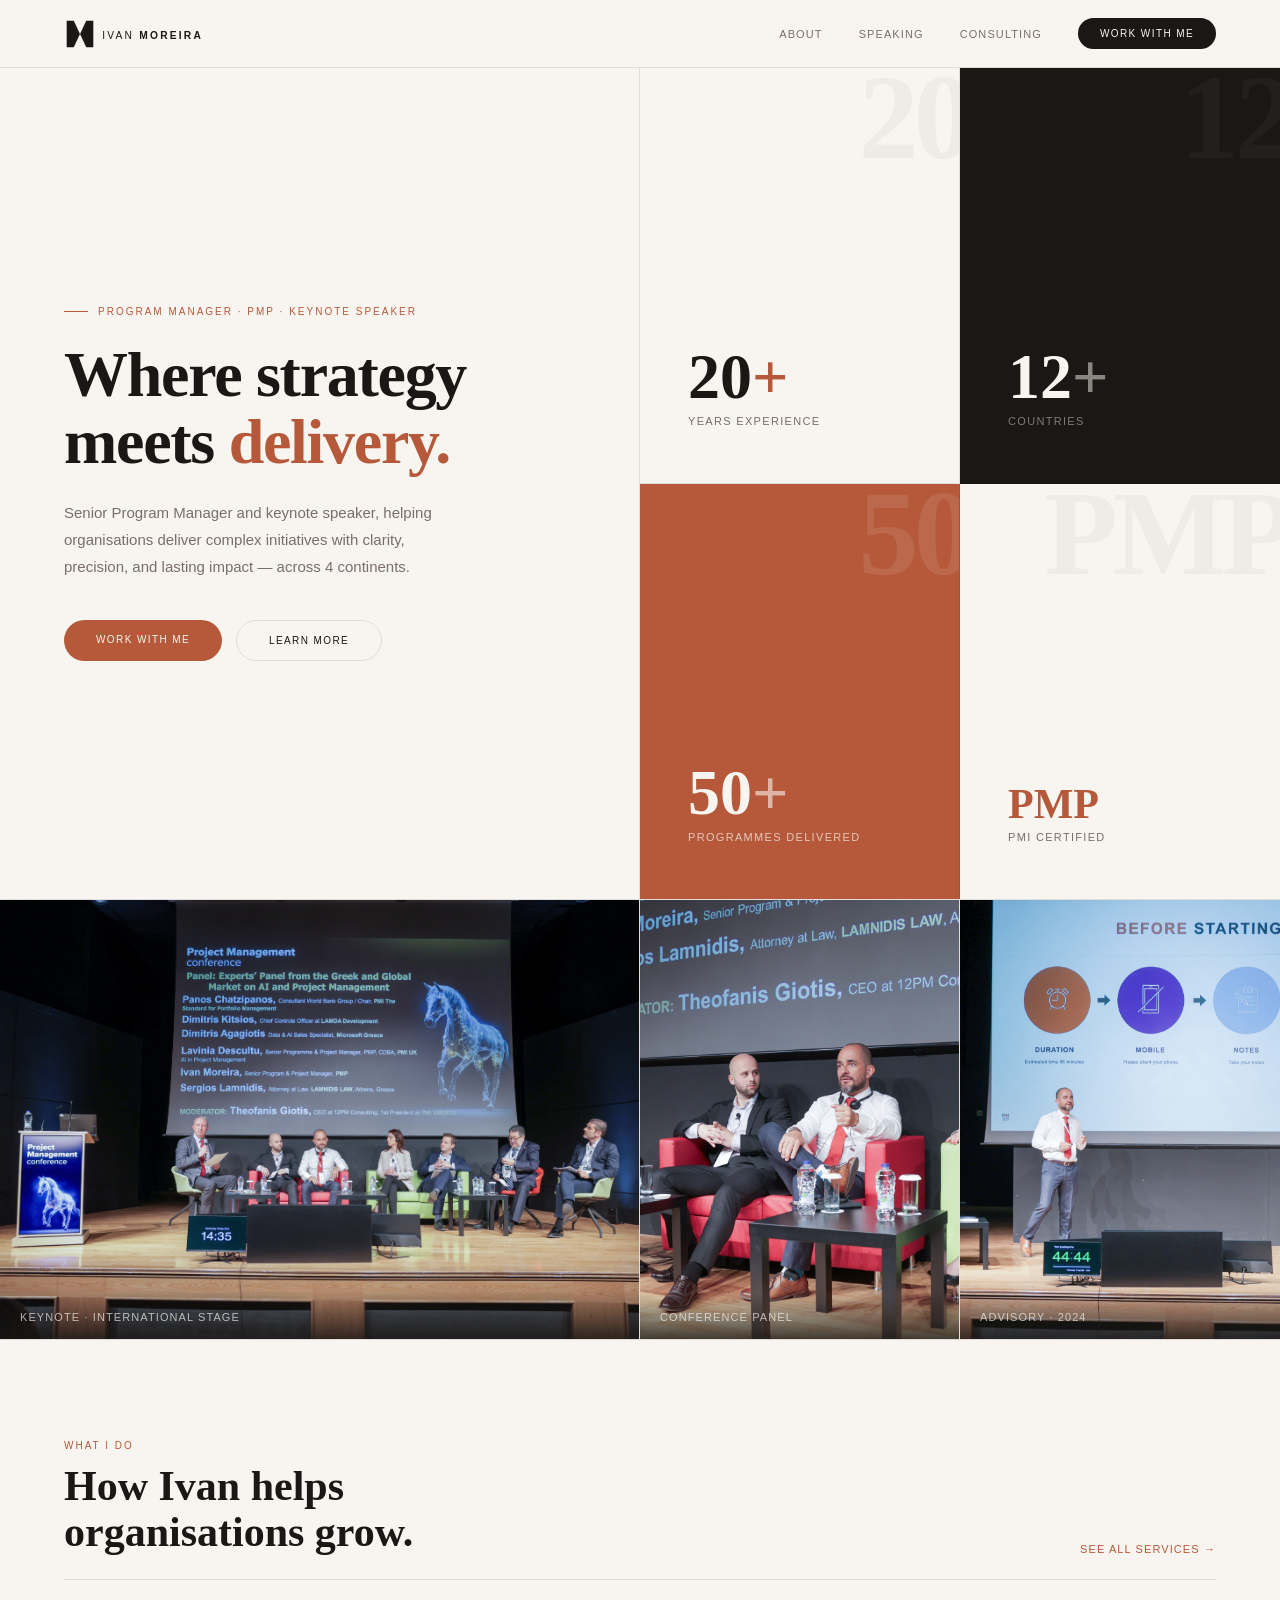
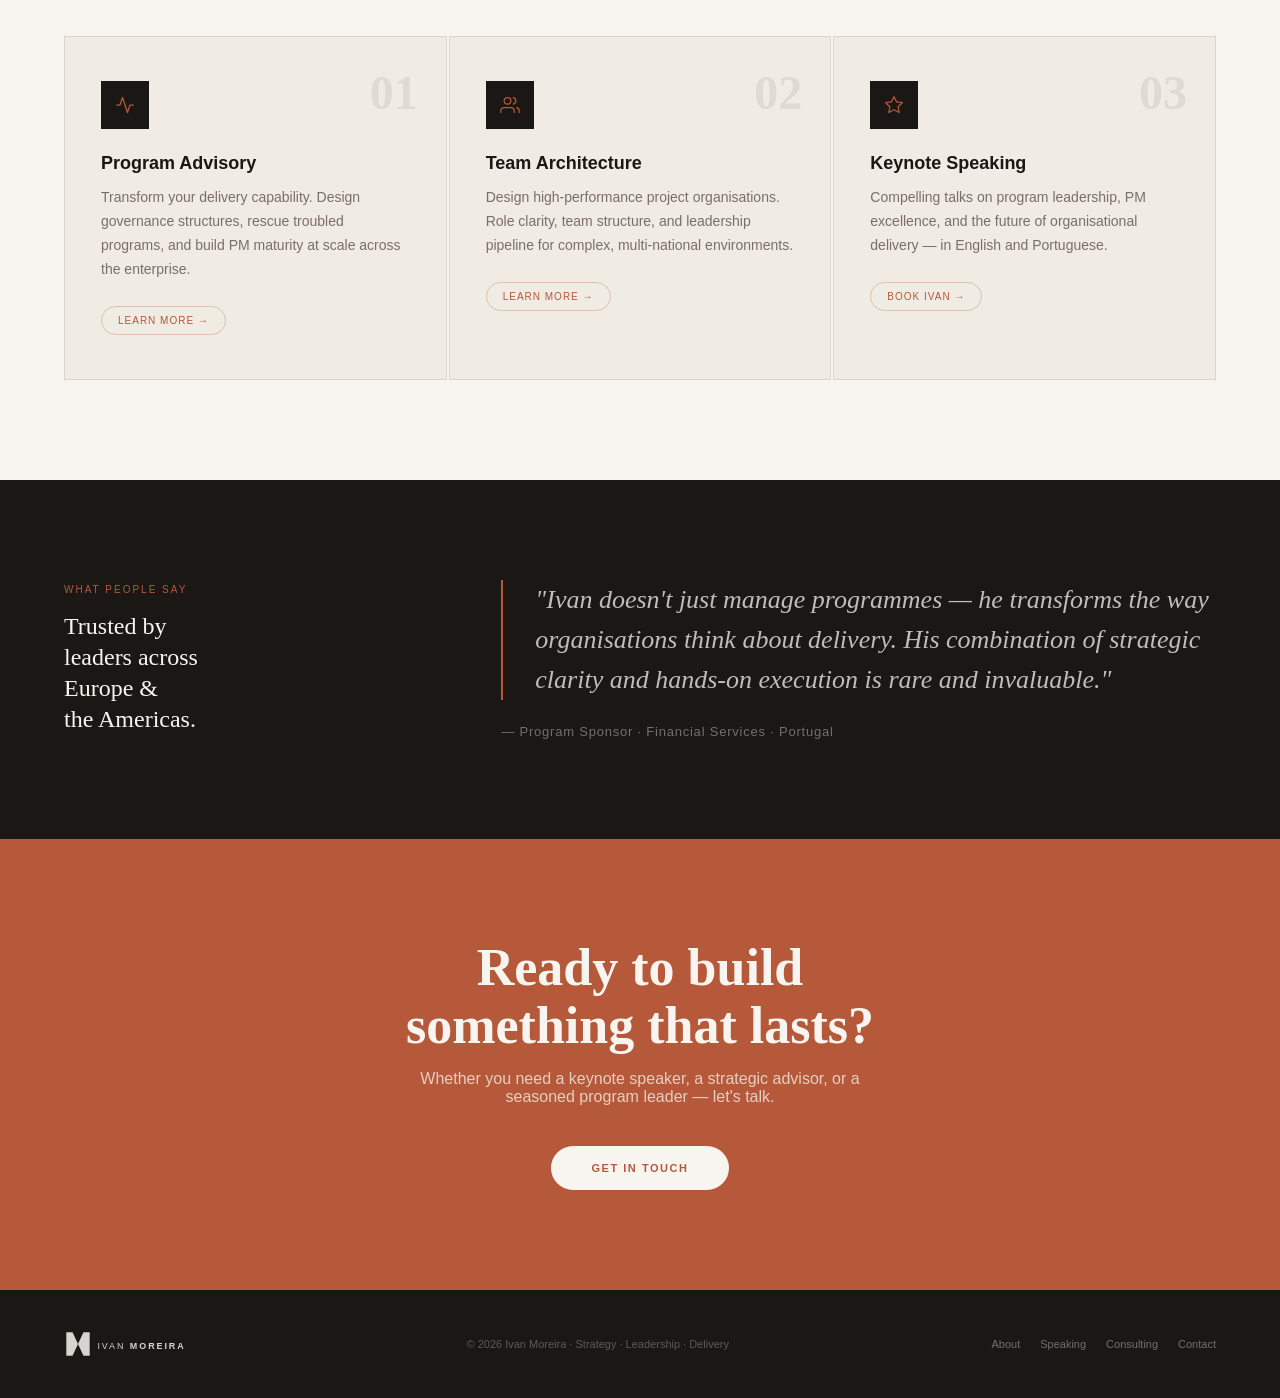
==== commit 949aacbb: "Change 'Programme' to 'Program' in index.html" ====
--- a/index.html
+++ b/index.html
@@ -4,7 +4,7 @@
   <meta charset="UTF-8">
   <meta name="viewport" content="width=device-width, initial-scale=1.0">
   <title>Ivan Moreira · Strategy. Leadership. Delivery.</title>
-  <meta name="description" content="Senior Programme Director, PMP-certified consultant, and keynote speaker helping organizations deliver complex initiatives with clarity and lasting impact.">
+  <meta name="description" content="Senior Program Manager, PMP, PMI PMO-CP certified, and keynote speaker helping organizations deliver complex initiatives with clarity and lasting impact.">
   <link rel="stylesheet" href="assets/css/style.css">
   <link rel="preconnect" href="https://fonts.googleapis.com">
 </head>
@@ -27,11 +27,11 @@
 <!-- HERO -->
 <section class="hero">
   <div class="hero-left">
-    <div class="eyebrow">Programme Director · PMP · Keynote Speaker</div>
+    <div class="eyebrow">Program Manager · PMP · Keynote Speaker</div>
     <h1>Where strategy<br>meets <em>delivery.</em></h1>
     <p class="hero-body">
-      Senior Programme Manager and keynote speaker helping organisations deliver complex
-      initiatives with clarity, precision, and lasting impact — across 12+ countries.
+      Senior Program Manager and keynote speaker, helping organisations deliver complex
+      initiatives with clarity, precision, and lasting impact — across 4 continents.
     </p>
     <div class="hero-actions">
       <a href="contact.html" class="btn-primary">Work With Me</a>
@@ -94,8 +94,8 @@
       <div class="service-icon">
         <svg viewBox="0 0 24 24"><polyline points="22 12 18 12 15 21 9 3 6 12 2 12"/></svg>
       </div>
-      <div class="service-title">Programme Advisory</div>
-      <div class="service-body">Transform your delivery capability. Design governance structures, rescue troubled programmes, and build PM maturity at scale across the enterprise.</div>
+      <div class="service-title">Program Advisory</div>
+      <div class="service-body">Transform your delivery capability. Design governance structures, rescue troubled programs, and build PM maturity at scale across the enterprise.</div>
       <a href="consulting.html" class="service-link">Learn More →</a>
     </div>
     <div class="service-card fade-in">
@@ -113,7 +113,7 @@
         <svg viewBox="0 0 24 24"><polygon points="12 2 15.09 8.26 22 9.27 17 14.14 18.18 21.02 12 17.77 5.82 21.02 7 14.14 2 9.27 8.91 8.26 12 2"/></svg>
       </div>
       <div class="service-title">Keynote Speaking</div>
-      <div class="service-body">Compelling talks on programme leadership, PM excellence, and the future of organisational delivery — in English and Portuguese.</div>
+      <div class="service-body">Compelling talks on program leadership, PM excellence, and the future of organisational delivery — in English and Portuguese.</div>
       <a href="speaking.html" class="service-link">Book Ivan →</a>
     </div>
   </div>
@@ -130,14 +130,14 @@
       "Ivan doesn't just manage programmes — he transforms the way organisations think about
       delivery. His combination of strategic clarity and hands-on execution is rare and invaluable."
     </blockquote>
-    <div class="testimonial-attr">— Programme Sponsor · Financial Services · Portugal</div>
+    <div class="testimonial-attr">— Program Sponsor · Financial Services · Portugal</div>
   </div>
 </section>
 
 <!-- CTA -->
 <section class="cta-section">
   <h2 class="cta-title fade-in">Ready to build<br>something that lasts?</h2>
-  <p class="cta-body fade-in">Whether you need a keynote speaker, a strategic advisor, or a seasoned programme leader — let's talk.</p>
+  <p class="cta-body fade-in">Whether you need a keynote speaker, a strategic advisor, or a seasoned program leader — let's talk.</p>
   <a href="contact.html" class="btn-white fade-in">Get In Touch</a>
 </section>
 
